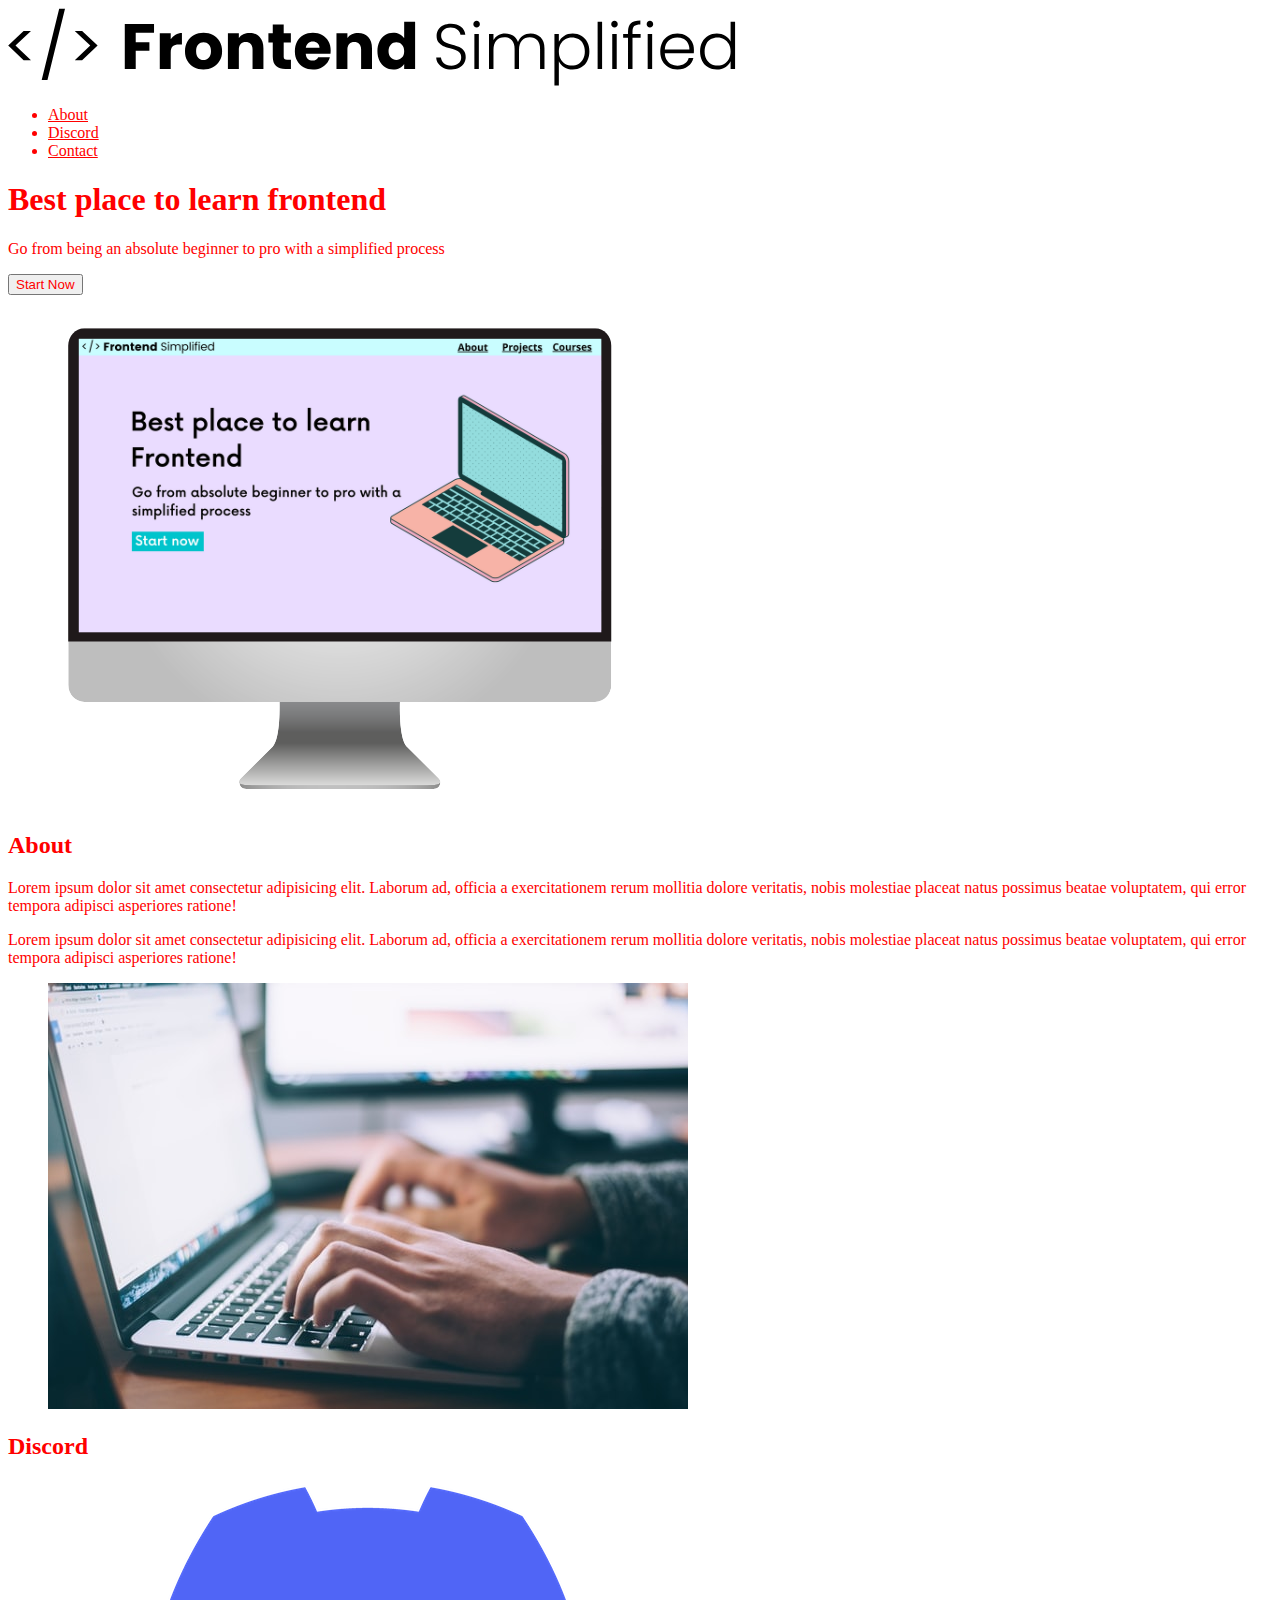
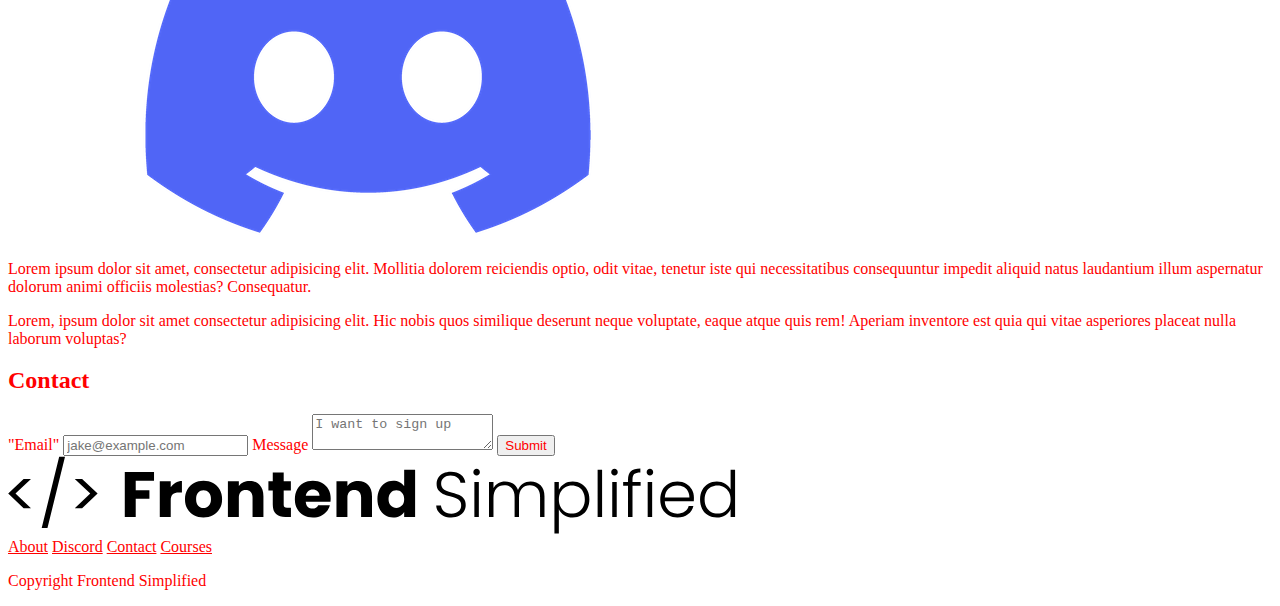
==== hello.html @ e60ded67 "fixed up the site" ====
<!DOCTYPE html>
<html lang="en">
  <head>
    <meta charset="UTF-8" />
    <meta http-equiv="X-UA-Compatible" content="IE=edge" />
    <meta name="viewport" content="width=device-width, initial-scale=1.0" />
    <title>Document</title>
    <link rel="stylesheet" href="./style.css">
  </head>
  <body>
    <section>
      <nav>
        <img src="./HTML practice assets/FES.svg" alt="" />
        <ul>
          <li><a href="#about">About</a></li>
          <li><a href="#discord">Discord</a></li>
          <li><a href="#contact">Contact</a></li>
          </ul>
        </ul>
      </nav>
      <header>
        <div>
            <h1>Best place to learn frontend</h1>
            <p>Go from being an absolute beginner to pro with a simplified process</p>
            <button>Start Now</button>
        </div>
        <figure>
            <img src="./HTML practice assets/laptop.png" alt="Home page image">
        </figure>
      </header>
    </section>





        <main>
<section id="about">
    <h2>About</h2>
    <div>
        <p>Lorem ipsum dolor sit amet consectetur adipisicing elit. Laborum ad, officia a exercitationem rerum mollitia dolore veritatis, nobis molestiae placeat natus possimus beatae voluptatem, qui error tempora adipisci asperiores ratione!
        </p>
        <p>Lorem ipsum dolor sit amet consectetur adipisicing elit. Laborum ad, officia a exercitationem rerum mollitia dolore veritatis, nobis molestiae placeat natus possimus beatae voluptatem, qui error tempora adipisci asperiores ratione!
        </p>
    </div>
    <figure>
        <img src="./HTML practice assets/about.jpg" alt="About">
    </figure>
</section>




<section id="discord">
    <h2>Discord</h2>
    <figure>
        <img src="./HTML practice assets/discord.png" alt="Discord">
    </figure>
    <div>
        <p>Lorem ipsum dolor sit amet, consectetur adipisicing elit. Mollitia dolorem reiciendis optio, odit vitae, tenetur iste qui necessitatibus consequuntur impedit aliquid natus laudantium illum aspernatur dolorum animi officiis molestias? Consequatur.
        </p>
        <p>Lorem, ipsum dolor sit amet consectetur adipisicing elit. Hic nobis quos similique deserunt neque voluptate, eaque atque quis rem! Aperiam inventore est quia qui vitae asperiores placeat nulla laborum voluptas?</p>
    </div>
</section>





<section id="contact">
    <h2>Contact</h2>
    <form action="">
        <span>"Email"</span>
        <input type="text" placeholder="jake@example.com">
        <label>Message</label>
        <textarea type="text" placeholder="I want to sign up"></textarea>
        <button>Submit</button>
    </form>
</section>
        </main>
        <footer>
            <img src="./HTML practice assets/FES.svg" alt="">
            <div>
                <a href="#about">About</a>
                <a href="#discord">Discord</a>
                <a href="#contact">Contact</a>
                <a href="">Courses</a>
            </div>
            <p>Copyright Frontend Simplified</p>
        </footer>
  </body>


</html>
---- style.css ----
*{
    color: red;
}
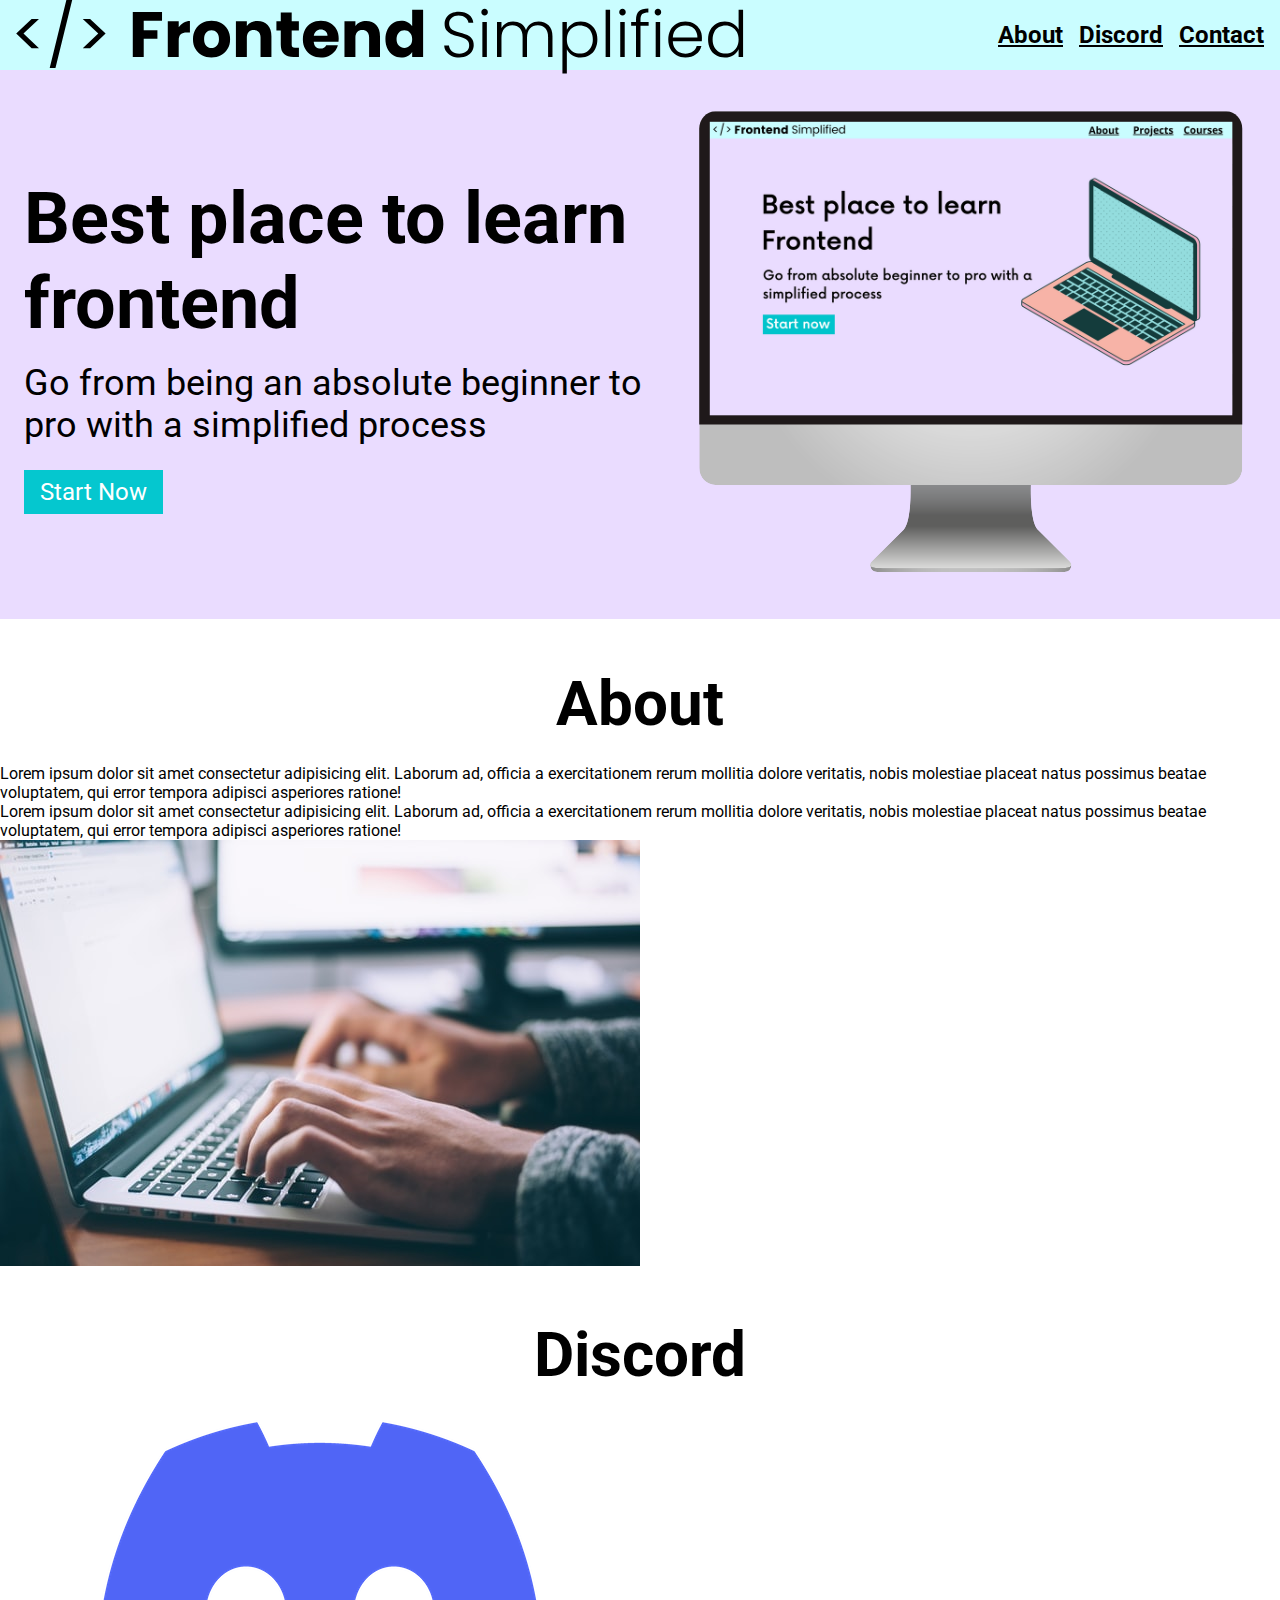
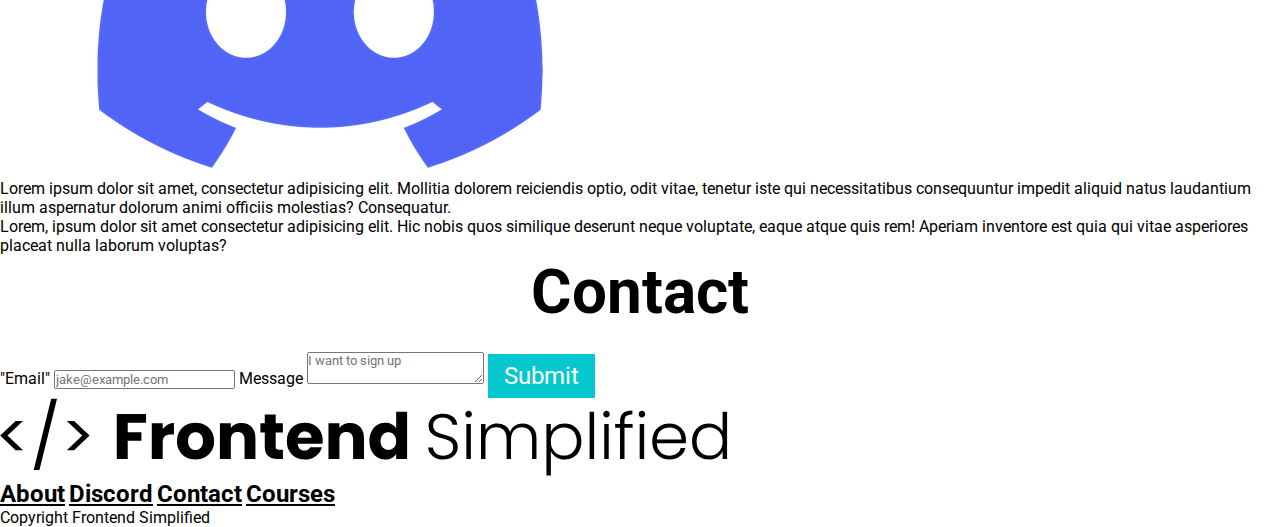
==== commit e4c2c5c8: "some updates" ====
--- a/hello.html
+++ b/hello.html
@@ -19,15 +19,17 @@
         </ul>
       </nav>
       <header>
+    <div class="row">
         <div>
             <h1>Best place to learn frontend</h1>
-            <p>Go from being an absolute beginner to pro with a simplified process</p>
+            <p class="subheader">Go from being an absolute beginner to pro with a simplified process</p>
             <button>Start Now</button>
         </div>
         <figure>
             <img src="./HTML practice assets/laptop.png" alt="Home page image">
         </figure>
-      </header>
+    </div>  
+    </header>
     </section>
 
 
--- a/style.css
+++ b/style.css
@@ -1,3 +1,96 @@
+@import url('https://fonts.googleapis.com/css2?family=Roboto:wght@300;400;500;700&family=Shadows+Into+Light&display=swap');
+
 *{
-    color: red;
-}+    padding: 0;
+    margin: 0;
+    box-sizing: border-box;
+    font-family: 'Roboto', sans-serif;
+}
+
+nav {
+    height: 70px;
+    display: flex;
+    justify-content: space-between;
+    align-items: center;
+    padding: 0 16px;
+    background-color: #cafdff;
+}
+
+header {
+    background-color: #eadcff;
+    height: calc (100vh - 70px);
+    padding: 24px;
+    display: flex;
+    align-items: center;
+    justify-content: center;
+}
+
+
+h1 {
+    font-size: 72px;
+}
+
+.subheader {
+    font-size: 36px;
+    margin: 16px 0 24px 0;
+}
+
+
+button {
+    background-color: #05c7cf;
+    color: white;
+    border: none;
+    padding: 8px 16px;
+    font-size: 24px;
+    cursor: pointer;
+}
+
+a {
+    color: black;
+    font-size: 24px;
+    font-weight: 700;
+}
+
+.logo {
+    width: 300px
+}
+
+ul {
+    display: flex;
+}
+
+li {
+    list-style-type: none;
+    padding-left: 16px;
+}
+
+.row {
+    width: 100%;
+    max-width: 1300px;
+    display: flex;
+    align-items: center;
+    justify-content: center;
+}
+
+
+/*
+
+
+ABOUT
+
+
+*/
+
+
+
+#about {
+    padding: 48px 0;
+}
+h2 {
+    font-size: 62px;
+    text-align: center;
+    margin-bottom: 24px;
+}
+
+
+
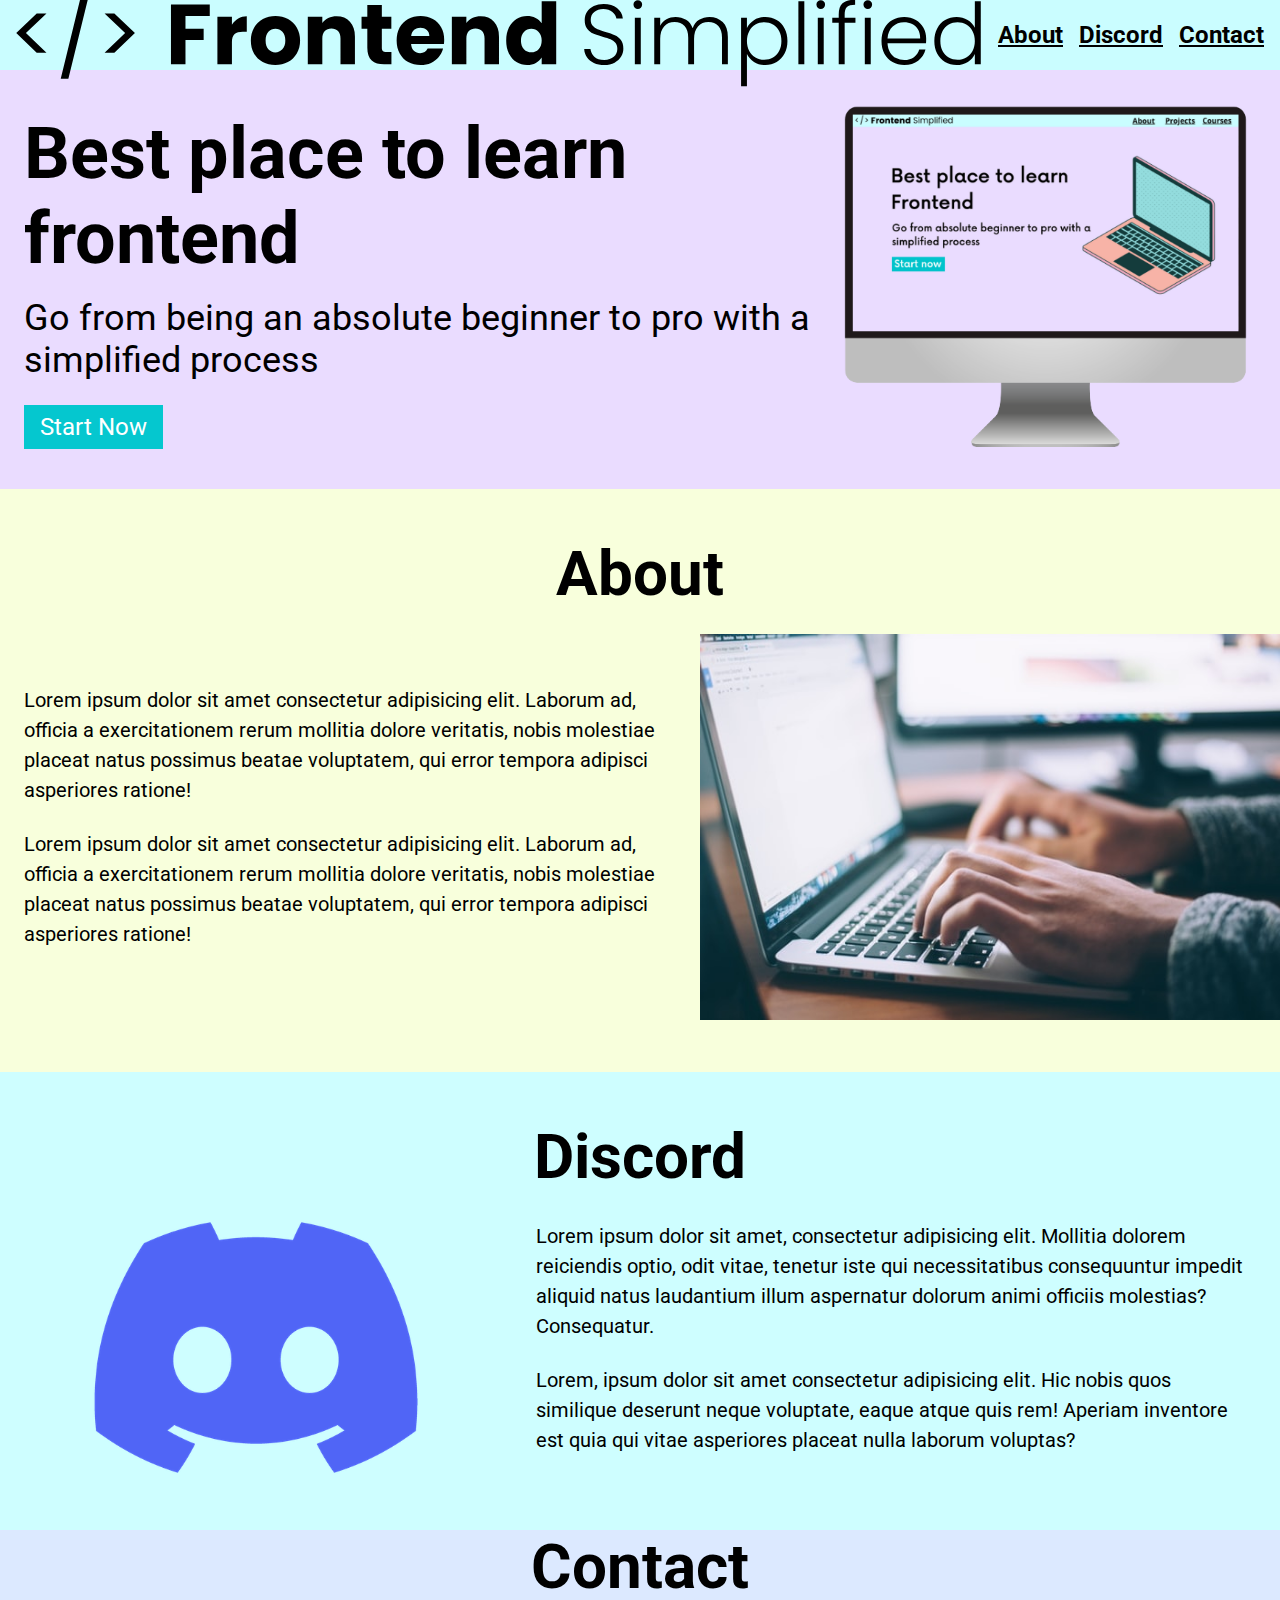
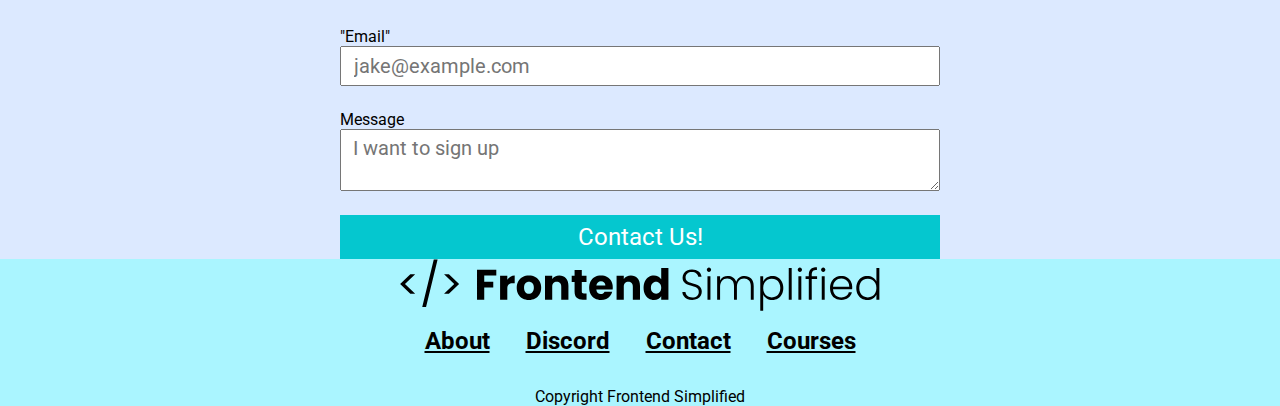
==== commit c138ef6c: "fixed the site" ====
--- a/hello.html
+++ b/hello.html
@@ -39,15 +39,19 @@
         <main>
 <section id="about">
     <h2>About</h2>
-    <div>
-        <p>Lorem ipsum dolor sit amet consectetur adipisicing elit. Laborum ad, officia a exercitationem rerum mollitia dolore veritatis, nobis molestiae placeat natus possimus beatae voluptatem, qui error tempora adipisci asperiores ratione!
+    <div class="row">
+    <div class="section__description">
+        <div class="section__description--wrapper">
+        <p class="section__description--para">Lorem ipsum dolor sit amet consectetur adipisicing elit. Laborum ad, officia a exercitationem rerum mollitia dolore veritatis, nobis molestiae placeat natus possimus beatae voluptatem, qui error tempora adipisci asperiores ratione!
         </p>
-        <p>Lorem ipsum dolor sit amet consectetur adipisicing elit. Laborum ad, officia a exercitationem rerum mollitia dolore veritatis, nobis molestiae placeat natus possimus beatae voluptatem, qui error tempora adipisci asperiores ratione!
+        <p class="section__description--para">Lorem ipsum dolor sit amet consectetur adipisicing elit. Laborum ad, officia a exercitationem rerum mollitia dolore veritatis, nobis molestiae placeat natus possimus beatae voluptatem, qui error tempora adipisci asperiores ratione!
         </p>
-    </div>
+         </div>
     <figure>
         <img src="./HTML practice assets/about.jpg" alt="About">
     </figure>
+    </div>
+    </div>
 </section>
 
 
@@ -55,14 +59,18 @@
 
 <section id="discord">
     <h2>Discord</h2>
-    <figure>
+    <div class="row">
+    <div class="section__description">
+    <figure class="about__img--wrapper">
         <img src="./HTML practice assets/discord.png" alt="Discord">
     </figure>
-    <div>
-        <p>Lorem ipsum dolor sit amet, consectetur adipisicing elit. Mollitia dolorem reiciendis optio, odit vitae, tenetur iste qui necessitatibus consequuntur impedit aliquid natus laudantium illum aspernatur dolorum animi officiis molestias? Consequatur.
+    <div class="section__description--wrapper">
+        <p class="section__description--para">Lorem ipsum dolor sit amet, consectetur adipisicing elit. Mollitia dolorem reiciendis optio, odit vitae, tenetur iste qui necessitatibus consequuntur impedit aliquid natus laudantium illum aspernatur dolorum animi officiis molestias? Consequatur.
         </p>
-        <p>Lorem, ipsum dolor sit amet consectetur adipisicing elit. Hic nobis quos similique deserunt neque voluptate, eaque atque quis rem! Aperiam inventore est quia qui vitae asperiores placeat nulla laborum voluptas?</p>
+        <p class="section__description--para">Lorem, ipsum dolor sit amet consectetur adipisicing elit. Hic nobis quos similique deserunt neque voluptate, eaque atque quis rem! Aperiam inventore est quia qui vitae asperiores placeat nulla laborum voluptas?</p>
     </div>
+</div>
+</div>
 </section>
 
 
@@ -76,17 +84,17 @@
         <input type="text" placeholder="jake@example.com">
         <label>Message</label>
         <textarea type="text" placeholder="I want to sign up"></textarea>
-        <button>Submit</button>
+        <button>Contact Us!</button>
     </form>
 </section>
         </main>
         <footer>
-            <img src="./HTML practice assets/FES.svg" alt="">
-            <div>
-                <a href="#about">About</a>
-                <a href="#discord">Discord</a>
-                <a href="#contact">Contact</a>
-                <a href="">Courses</a>
+            <img class="footer__logo" src="./HTML practice assets/FES.svg" alt="">
+            <div class="footer__links">
+                <a class="footer__link" href="#about">About</a>
+                <a class="footer__link" href="#discord">Discord</a>
+                <a class="footer__link" href="#contact">Contact</a>
+                <a class="footer__link" href="">Courses</a>
             </div>
             <p>Copyright Frontend Simplified</p>
         </footer>
--- a/style.css
+++ b/style.css
@@ -67,30 +67,137 @@
 .row {
     width: 100%;
     max-width: 1300px;
+    margin: 0 auto;
     display: flex;
     align-items: center;
     justify-content: center;
 }
 
 
+#about,
+#discord,
+#contact
+#footer {
+    padding: 48px 0;
+}
+
+
 /*
 
 
 ABOUT
 
-
-*/
+*/
+
+
 
 
 
 #about {
-    padding: 48px 0;
-}
+    background-color: #f8ffdc;
+}
+
 h2 {
     font-size: 62px;
     text-align: center;
     margin-bottom: 24px;
 }
-
-
-
+.section__description {
+    display: flex;
+    justify-content: center;
+    align-items: center;
+}
+
+.about__img--wrapper {
+width: 40%;
+padding: 0 24px;
+}
+
+
+img {
+    width: 100%;
+}
+
+.section__description--wrapper {
+    width: 60%;
+    padding: 0 24px;
+}
+
+.section__description--para{
+    font-size: 20px;
+    line-height: 1.5;
+    margin-bottom: 24px;
+}
+
+
+/*
+
+
+Discord hehe
+
+*/
+
+
+
+#discord {
+    background-color: #cefeff;
+}
+
+
+
+/*
+
+
+contact hehe
+
+*/
+
+
+#contact {
+    background-color: #dce9ff;
+}
+
+form {
+    width: 100%;
+    max-width: 600px;
+    display: flex;
+    flex-direction: column;
+margin: 0 auto;
+}
+
+
+input, textarea {
+    margin-bottom: 24px;
+    font-size: 20px;
+    padding: 6px 12px;
+}
+
+
+
+/*
+
+
+FOOTER
+
+
+*/
+
+footer {
+    background-color: #aaf5ff;
+    display: flex;
+    flex-direction: column;
+    align-items: center;
+}
+
+.footer__logo {
+    max-width: 480px;
+    margin-bottom: 16px;
+}
+
+.footer__links {
+    margin-bottom: 32px;
+}
+
+.footer__link {
+    padding: 0 16px;
+}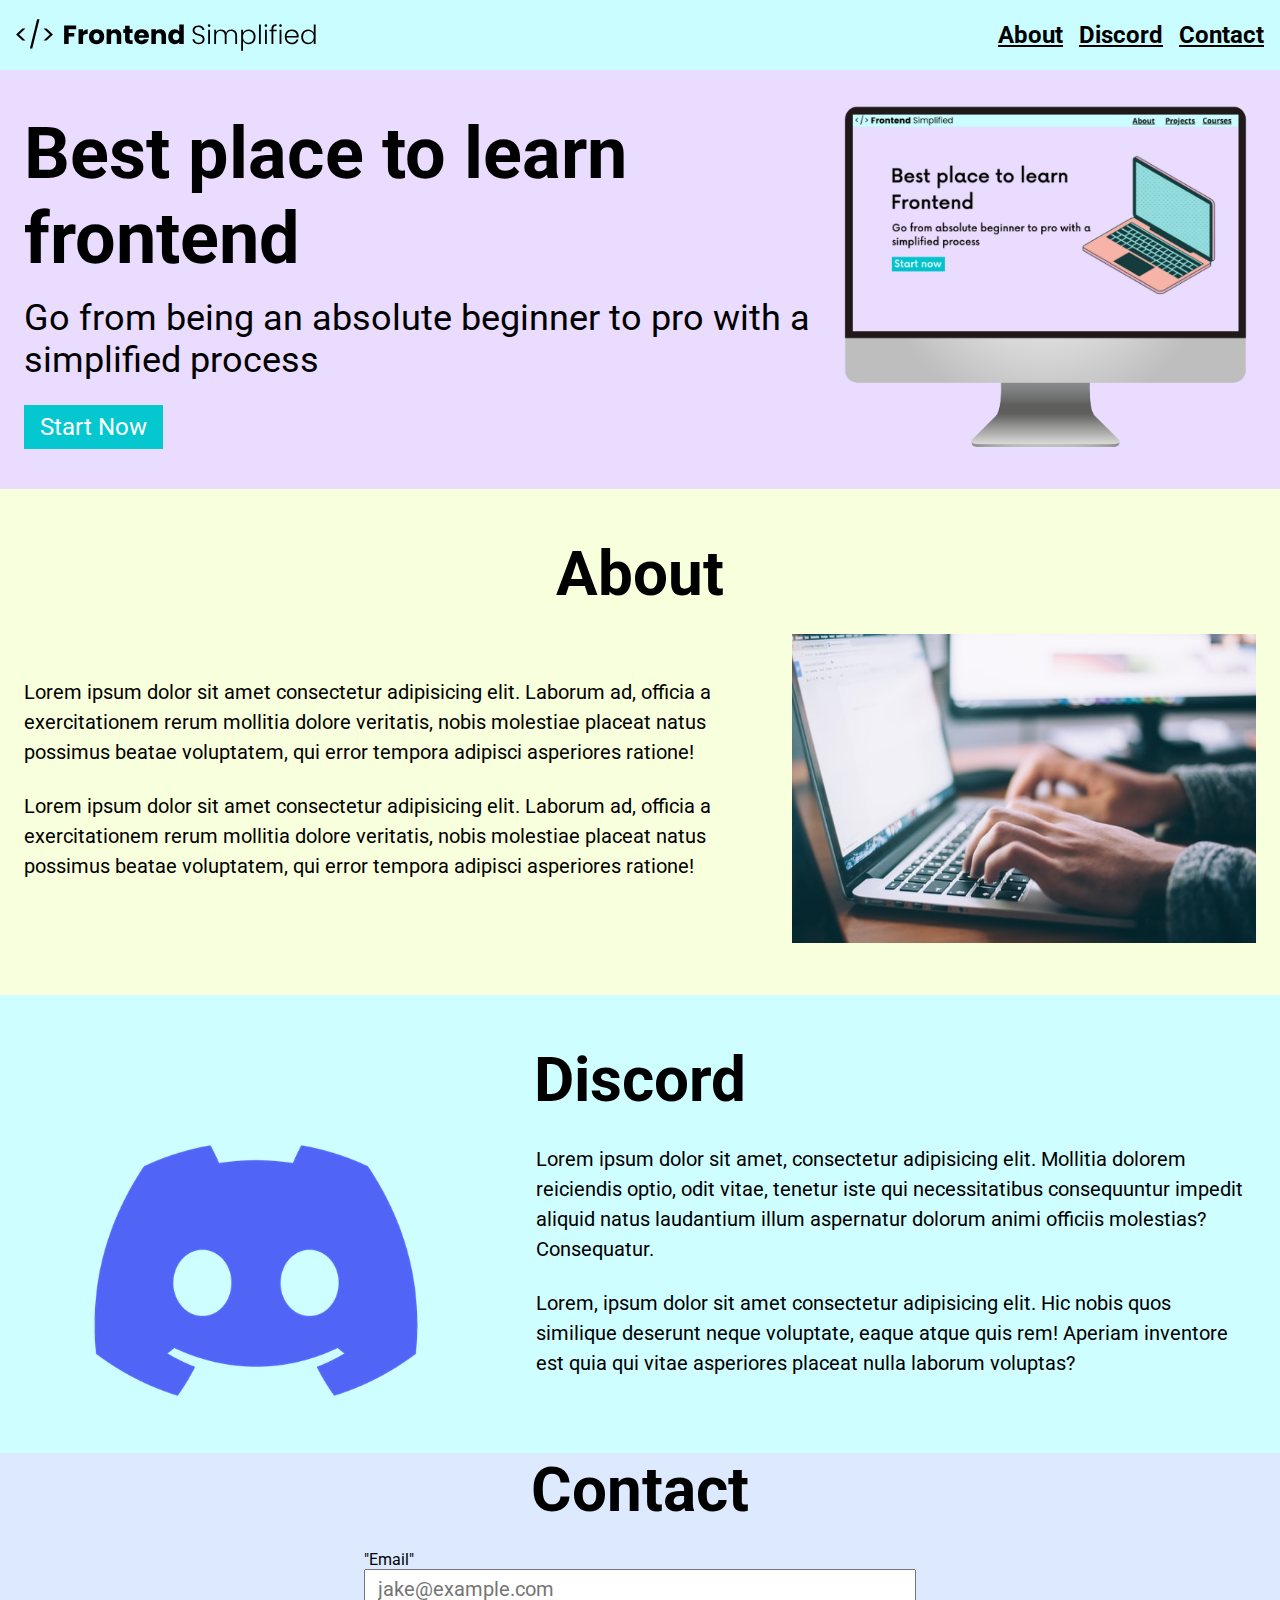
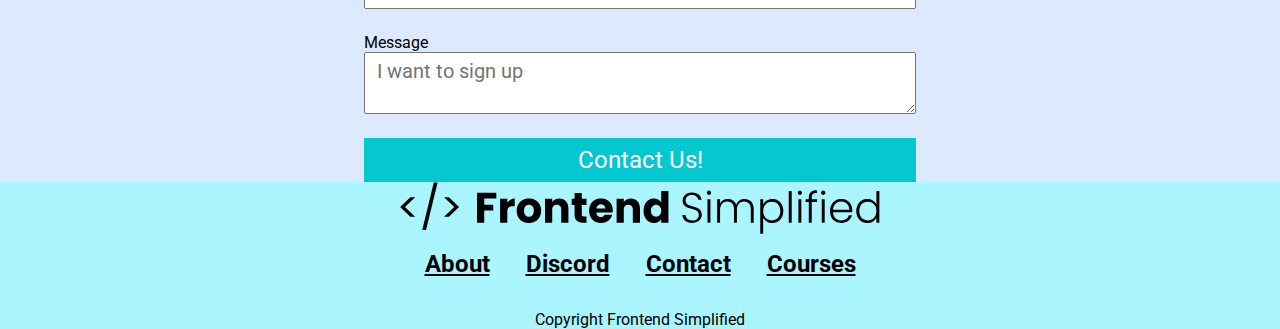
==== commit abbb3a80: "finished product" ====
--- a/hello.html
+++ b/hello.html
@@ -10,7 +10,7 @@
   <body>
     <section>
       <nav>
-        <img src="./HTML practice assets/FES.svg" alt="" />
+        <img src="./HTML practice assets/FES.svg" class="logo" alt="" />
         <ul>
           <li><a href="#about">About</a></li>
           <li><a href="#discord">Discord</a></li>
@@ -20,10 +20,10 @@
       </nav>
       <header>
     <div class="row">
-        <div>
+        <div class="home__description">
             <h1>Best place to learn frontend</h1>
             <p class="subheader">Go from being an absolute beginner to pro with a simplified process</p>
-            <button>Start Now</button>
+            <button class="home__description--button">Start Now</button>
         </div>
         <figure>
             <img src="./HTML practice assets/laptop.png" alt="Home page image">
@@ -47,7 +47,7 @@
         <p class="section__description--para">Lorem ipsum dolor sit amet consectetur adipisicing elit. Laborum ad, officia a exercitationem rerum mollitia dolore veritatis, nobis molestiae placeat natus possimus beatae voluptatem, qui error tempora adipisci asperiores ratione!
         </p>
          </div>
-    <figure>
+    <figure class="about__img--wrapper">
         <img src="./HTML practice assets/about.jpg" alt="About">
     </figure>
     </div>
--- a/style.css
+++ b/style.css
@@ -163,6 +163,7 @@
     display: flex;
     flex-direction: column;
 margin: 0 auto;
+padding: 0 24px;
 }
 
 
@@ -200,4 +201,71 @@
 
 .footer__link {
     padding: 0 16px;
-}+}
+
+/* SMALL PHONES, TABLETS, LARGE SMARTPHONES*/
+@media (max-width: 728px) {
+.row {
+    flex-direction: column;
+}
+
+.home__description {
+    margin-bottom: 24px;
+    display: flex;
+    flex-direction: column;
+    align-items: center;
+}
+
+.home__description--button {
+    max-width: 240px;
+}
+
+h1 {
+    text-align: center;
+    font-size: 60px;
+}
+
+
+.subheader {
+    text-align: center;
+    font-size: 28px;
+}
+
+
+ul {
+    display: none;
+}
+
+.section__description {
+    flex-direction: column;
+}
+
+.section__description--wrapper{
+    width: 100%;
+}
+
+.about__img--wrapper {
+    width: 100%;
+}
+
+#discord .section__description {
+    flex-direction: column-reverse;
+}
+
+footer {
+    padding: 48px 24px;
+}
+
+.footer__logo {
+ max-width: 360px;
+}
+
+.footer__link {
+    padding: 0 4px;
+    font-size: 18px;
+}
+.footer__links {
+    margin-bottom: 24px;
+}
+}
+
